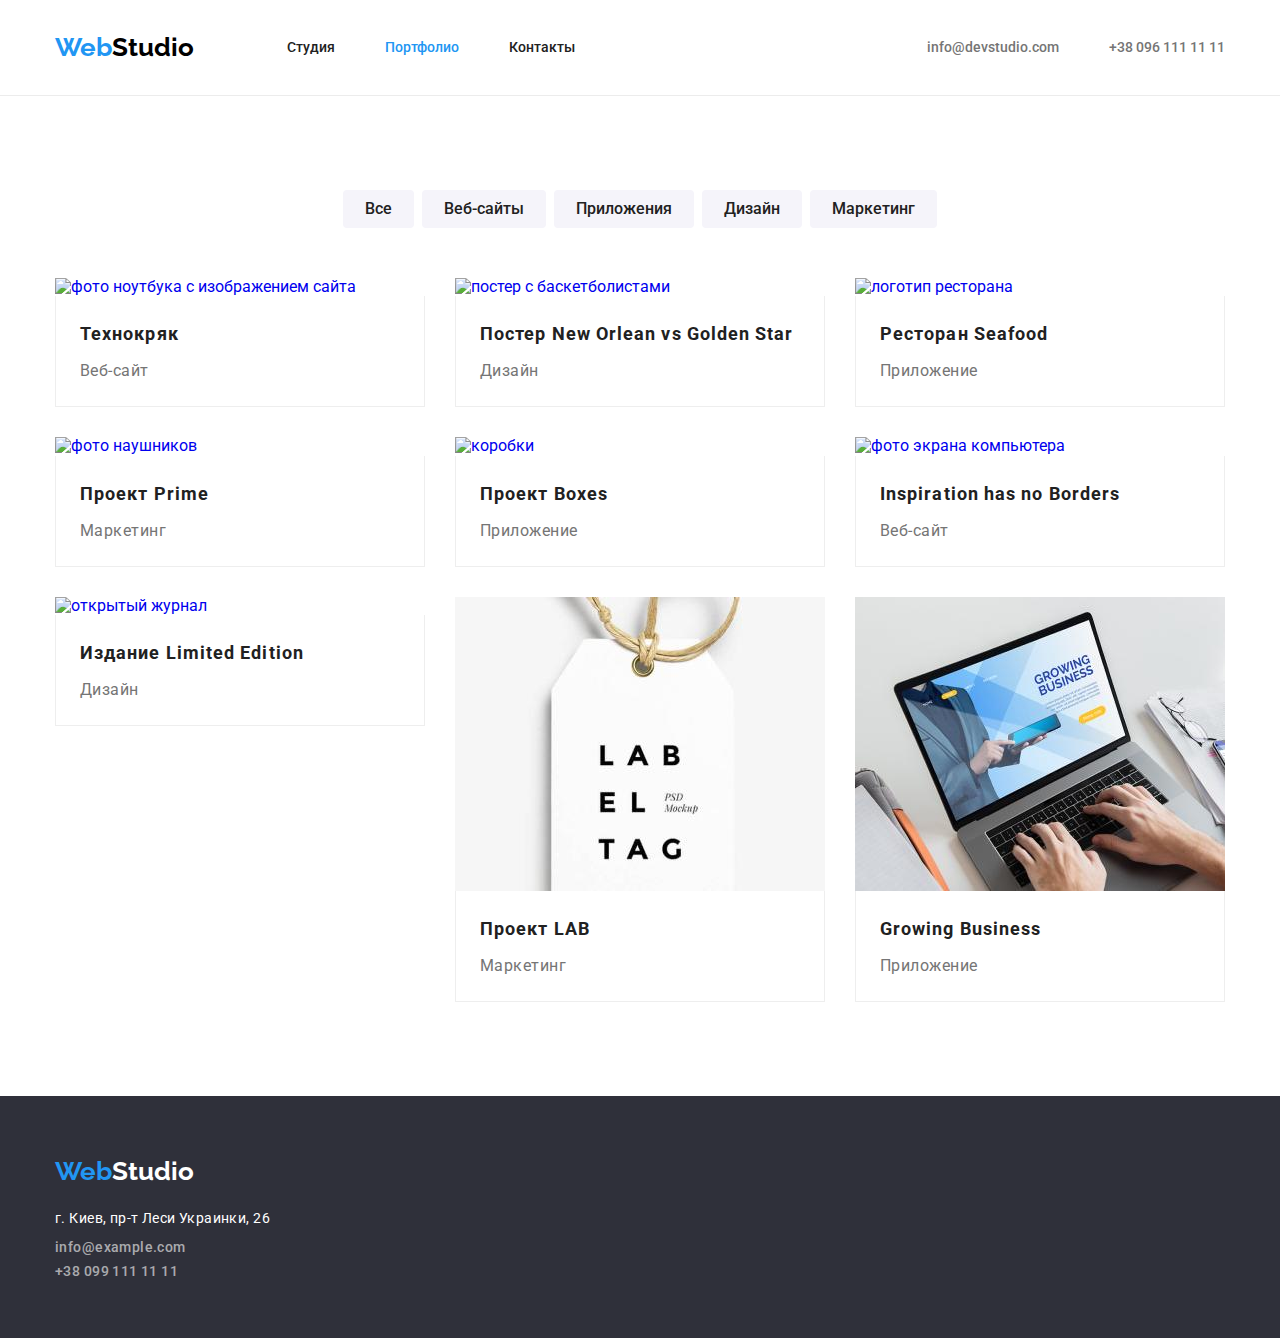
==== portfolio.html @ 12d0e271 "Create portfolio.html" ====
<!DOCTYPE html>
<html lang="ru">
  <head>
    <meta charset="UTF-8" />
    <meta http-equiv="X-UA-Compatible" content="IE=edge" />
    <meta name="viewport" content="width=device-width, initial-scale=1.0" />

    <link rel="preconnect" href="https://fonts.googleapis.com" />
    <link rel="preconnect" href="https://fonts.gstatic.com" crossorigin />
    <link
      href="https://fonts.googleapis.com/css2?family=Raleway:wght@700&family=Roboto:wght@400;500;700;900&display=swap"
      rel="stylesheet"
    />
    <link
      rel="stylesheet"
      href="https://cdnjs.cloudflare.com/ajax/libs/modern-normalize/1.1.0/modern-normalize.min.css"
    />
    <link rel="stylesheet" href="./css/styles.css" />
    <title>Портфолио</title>
  </head>
  <body>
    <!-- шапка сайта-->
    <header class="header">
      <div class="container main-nav">
        <a href="index.html" class="logo" lang="en"
          ><span class="logo-web">Web</span><span>Studio</span></a
        >

        <nav>
          <ul class="nav-list">
            <li class="nav-list-item">
              <a href="./index.html" class="nav-link">Студия</a>
            </li>
            <li class="nav-list-item">
              <a href="./portfolio.html" class="nav-link current">Портфолио</a>
            </li>
            <li class="nav-list-item">
              <a href="#" class="nav-link">Контакты</a>
            </li>
          </ul>
        </nav>

        <ul class="info-list">
          <li class="info-list-item">
            <a href="mailto:info@example.com" class="info-link"
              >info@devstudio.com</a
            >
          </li>
          <li class="info-list-item">
            <a href="tel:+380991111111" class="info-link">+38 096 111 11 11</a>
          </li>
        </ul>
      </div>
    </header>

    <!--Проекты портфолио-->

    <section class="section">
      <div class="container">
        <ul class="filter list">
          <li class="filter-item">
            <button class="filter-button" type="button">Все</button>
          </li>
          <li class="filter-item">
            <button class="filter-button" type="button">Веб-сайты</button>
          </li>
          <li class="filter-item">
            <button class="filter-button" type="button">Приложения</button>
          </li>
          <li class="filter-item">
            <button class="filter-button" type="button">Дизайн</button>
          </li>
          <li class="filter-item">
            <button class="filter-button" type="button">Маркетинг</button>
          </li>
        </ul>

        <ul class="portfolio list">
          <li class="portfolio-item">
            <a href="#"
              ><img
                src="images/project-1.jpg"
                width="370"
                alt="фото ноутбука с изображением сайта"
              />

              <div class="portfolio-content">
                <h2 class="portfolio-item-title">Технокряк</h2>
                <p class="portfolio-item-text">Веб-сайт</p>
              </div>
            </a>
          </li>

          <li class="portfolio-item">
            <a href="#"
              ><img
                src="./images/project-2.jpg"
                width="370"
                alt="постер с баскетболистами"
              />

              <div class="portfolio-content">
                <h2 class="portfolio-item-title">
                  Постер New Orlean vs Golden Star
                </h2>
                <p class="portfolio-item-text">Дизайн</p>
              </div>
            </a>
          </li>

          <li class="portfolio-item">
            <a href="#"
              ><img
                src="./images/project-3.jpg"
                width="370"
                alt="логотип ресторана "
              />

              <div class="portfolio-content">
                <h2 class="portfolio-item-title">Ресторан Seafood</h2>
                <p class="portfolio-item-text">Приложение</p>
              </div>
            </a>
          </li>

          <li class="portfolio-item">
            <a href="#"
              ><img
                src="./images/project-4.jpg"
                width="370"
                alt="фото наушников "
              />

              <div class="portfolio-content">
                <h2 class="portfolio-item-title">Проект Prime</h2>
                <p class="portfolio-item-text">Маркетинг</p>
              </div>
            </a>
          </li>

          <li class="portfolio-item">
            <a href="#"
              ><img src="./images/project-5.jpg" width="370" alt="коробки " />

              <div class="portfolio-content">
                <h2 class="portfolio-item-title">Проект Boxes</h2>
                <p class="portfolio-item-text">Приложение</p>
              </div>
            </a>
          </li>

          <li class="portfolio-item">
            <a href="#"
              ><img
                src="./images/project-6.jpg"
                width="370"
                alt="фото экрана компьютера "
              />

              <div class="portfolio-content">
                <h2 class="portfolio-item-title">Inspiration has no Borders</h2>
                <p class="portfolio-item-text">Веб-сайт</p>
              </div>
            </a>
          </li>

          <li class="portfolio-item">
            <a href="#"
              ><img
                src="./images/project-7.jpg"
                width="370"
                alt="открытый журнал "
              />

              <div class="portfolio-content">
                <h2 class="portfolio-item-title">Издание Limited Edition</h2>
                <p class="portfolio-item-text">Дизайн</p>
              </div>
            </a>
          </li>

          <li class="portfolio-item">
            <a href="#"
              ><img
                src="./images/project-8.jpg"
                width="370"
                alt="фото бирки с логотипом "
              />

              <div class="portfolio-content">
                <h2 class="portfolio-item-title">Проект LAB</h2>
                <p class="portfolio-item-text">Маркетинг</p>
              </div>
            </a>
          </li>

          <li class="portfolio-item">
            <a href="#"
              ><img
                src="./images/project-9.jpg"
                width="370"
                alt="работа на ноутбуке "
              />

              <div class="portfolio-content">
                <h2 class="portfolio-item-title">Growing Business</h2>
                <p class="portfolio-item-text">Приложение</p>
              </div>
            </a>
          </li>
        </ul>
      </div>
    </section>

    <footer class="footer">
      <div class="container">
        <a href="#" class="logo" lang="en"
          ><span class="logo-web">Web</span
          ><span class="logo-footer">Studio</span></a
        >
        <address class="address">
          <ul class="footer-address list">
            <li>
              <a
                class="footer-address"
                href="https://www.google.com.ua/maps/?q=50.42672,30.53834"
              >
                г. Киев, пр-т Леси Украинки, 26</a
              >
            </li>
            <li class="info-list link">
              <a class="footer-address-navigate" href="mailto:info@example.com"
                >info@example.com</a
              >
            </li>
            <li class="info-list link">
              <a class="footer-address-navigate" href="tel:+380991111111"
                >+38 099 111 11 11
              </a>
            </li>
          </ul>
        </address>
      </div>
    </footer>
  </body>
</html>
---- css/styles.css ----
:root {
  --primary-text-color: #212121;
  --primary-bgc: #ffffff;
  --secondary: rgba(255, 255, 255, 0.6);
  --button-bgc: #ffffff;
  --title-color: #757575;
  --title-black: #2f303a;
  --accent-color: #2196f3;
  --bgc-button: #f5f4fa;
  --title-text-color: #000000;
  --border: #eeeeee;
  --border-header: #ececec;
}

body {
  color: var(--primary-text-color);
  background-color: var(--primary-bgc);
  font-family: "Roboto", sans-serif;
}

h1,
h2,
h3,
p,
a,
ul {
  margin: 0px;
  padding: 0px;

  text-decoration: none;
}

ul {
  list-style: none;
}

img {
  display: block;
  max-width: 100%;
  height: auto;
}

.container {
  width: 1200px;
  padding: 0 15px;
  margin-left: auto;
  margin-right: auto;
}

/* logo */

.logo {
  color: var(--title-text-color);
  font-family: Raleway;
  font-weight: 700;
  font-size: 26px;
  line-height: 1.2;
  text-decoration: none;
}

.logo-web {
  color: var(--accent-color);
}

.logo-footer {
  color: var(--primary-bgc);
}

/* шапка */
.header {
  border-bottom: 1px solid var(--border-header);
  padding: 32px 0;
}

.main-nav {
  display: flex;
  align-items: center;
}
.nav-list,
.info-list {
  display: flex;
  font-weight: 500;
  font-size: 14px;
  line-height: 1.06;
}
.nav-link.current {
  color: var(--accent-color);
}

.nav-list {
  display: flex;
  margin-left: 93px;
}
.info-list {
  margin-left: auto;
}

.nav-list-item:not(:last-child),
.info-list-item:not(:last-child) {
  margin-right: 50px;
}

.nav-link {
  color: var(--primary-text-color);
}

.info-link {
  color: var(--title-color);
}
.nav-link,
.info-link {
  text-decoration: none;
  display: block;
}

.nav-list :hover,
.nav-list :focus {
  color: var(--accent-color);
}

.info-list :hover,
.info-list :focus {
  color: var(--accent-color);
  text-decoration: none;
}

/* герой */

.hero {
  padding: 200px 0;
  background: var(--title-black);
  text-align: center;
}
.hero-text {
  margin-bottom: 30px;
  list-style: none;
  color: var(--primary-bgc);
  font-weight: 900;
  font-size: 44px;
  line-height: 1.36;
  text-align: center;
  letter-spacing: 0.06em;
  text-transform: uppercase;
}
.hero .hero-button {
  padding: 10px 32px;
  background-color: var(--accent-color);
  color: var(--primary-bgc);
  display: inline-block;
  align-items: center;

  letter-spacing: 0.06em;
  box-shadow: 0px 4px 4px rgba(0, 0, 0, 0.15);
  border-radius: 4px;
  border: none;
  font-weight: bold;
  font-size: 16px;
  line-height: 1.87;
  cursor: pointer;
}

.hero .hero-button:focus,
.hero .hero-button:hover {
  color: var(--primary-bgc);
  background-color: var(--accent-color);
}

/* section */

.section {
  padding: 94px 0;
}

.feature-item-title {
  margin-bottom: 10px;
  font-size: 14px;
  line-height: 1.14;
  letter-spacing: 0.03em;
  text-transform: uppercase;
  list-style: none;
  color: var(--primary-text-color);
}

.feature-list {
  display: flex;
  justify-content: space-between;
}

.feature-item-text {
  font-size: 14px;
  line-height: 1.71;
  list-style: none;
  letter-spacing: 0.03em;
  color: var(--title-color);
}

.title {
  margin-bottom: 50px;
  list-style: none;
  color: var(--primary-text-color);
  font-weight: bold;
  font-size: 36px;
  line-height: 1.16;
  text-align: center;
  letter-spacing: 0.03em;
}

.title-list {
  justify-content: space-between;
  display: flex;
  padding-bottom: 94px;
}

.feature-list-item {
  width: 270px;
}

/*наша команда */

.team-info {
  background-color: var(--bgc-button);
}

.team-work {
  justify-content: space-between;
  display: flex;
}

.team-card {
  box-shadow: 0px 1px 3px rgba(0, 0, 0, 0.12), 0px 1px 1px rgba(0, 0, 0, 0.14),
    0px 2px 1px rgba(0, 0, 0, 0.2);
  border-radius: 0px 0px 4px 4px;
}

.team {
  box-shadow: var(--title-color);
}

.team-content {
  padding: 30px 0;

  text-align: center;
  background-color: var(--primary-bgc);
  border-radius: 0px 0px 4px 4px;
}

.team-name {
  color: var(--primary-text-color);
  font-weight: 500;
  font-size: 16px;
  line-height: 1.18;
  letter-spacing: 0.03em;
}

.team-text {
  padding-top: 10px;

  color: var(--title-color);
  font-weight: normal;
  font-size: 16px;
  line-height: 1.18;
  letter-spacing: 0.03em;
}

/* Футер  */

.footer {
  padding: 60px 0;

  font-family: inherit;
  background-color: var(--title-black);
  font-size: 14px;
}

.address {
  margin: 20px 0 0;
}

.footer-address {
  font-style: normal;
  color: var(--primary-bgc);
  text-decoration: none;
  line-height: 1.71;
  letter-spacing: 0.03em;
}

.footer-address-navigate {
  margin-top: 9px;
  color: var(--secondary);
  text-decoration: none;
  font-style: normal;
}

/* Портфолио */

/* кнопки в портфолио*/
.filter .filter-button {
  padding: 6px 22px;
  font-weight: 500;
  font-size: 16px;
  line-height: 1.62;
  border-radius: 4px;
  border: none;

  background: var(--bgc-button);
  cursor: pointer;
  color: var(--primary-text-color);
  font-style: normal;
  text-align: center;
}
.filter-item:not(:last-child) {
  margin-right: 8px;
}

.filter-button {
  margin: 0px;
  padding: 0px;
}
.filter .filter-button:hover,
.filter .filter-button:focus {
  color: var(--primary-bgc);
  background-color: var(--accent-color);
  box-shadow: 0px 3px 1px rgba(0, 0, 0, 0.1), 0px 1px 2px rgba(0, 0, 0, 0.08),
    0px 2px 2px rgba(0, 0, 0, 0.12);
}

.filter {
  display: flex;
  justify-content: center;
}

.portfolio.list {
  padding-top: 50px;

  display: flex;
  flex-wrap: wrap;
  text-decoration: none;
}

.portfolio-item {
  width: 370px;
}

.portfolio-item:not(:nth-child(3n)) {
  margin-right: 30px;
}

.portfolio-item:not(:nth-last-child(-n + 3)) {
  margin-bottom: 30px;
}

.portfolio-content {
  padding: 20px 24px;
  background-color: var(--primary-bgc);
  border: 1px solid var(--border);
  border-top: none;
}

.portfolio-item-title {
  color: var(--primary-text-color);
  font-weight: bold;
  font-size: 18px;
  line-height: 2;
  letter-spacing: 0.06em;
}

.portfolio-item-text {
  padding-top: 4px;

  color: var(--title-color);
  font-weight: normal;
  font-size: 16px;
  line-height: 1.87;
  letter-spacing: 0.03em;
}
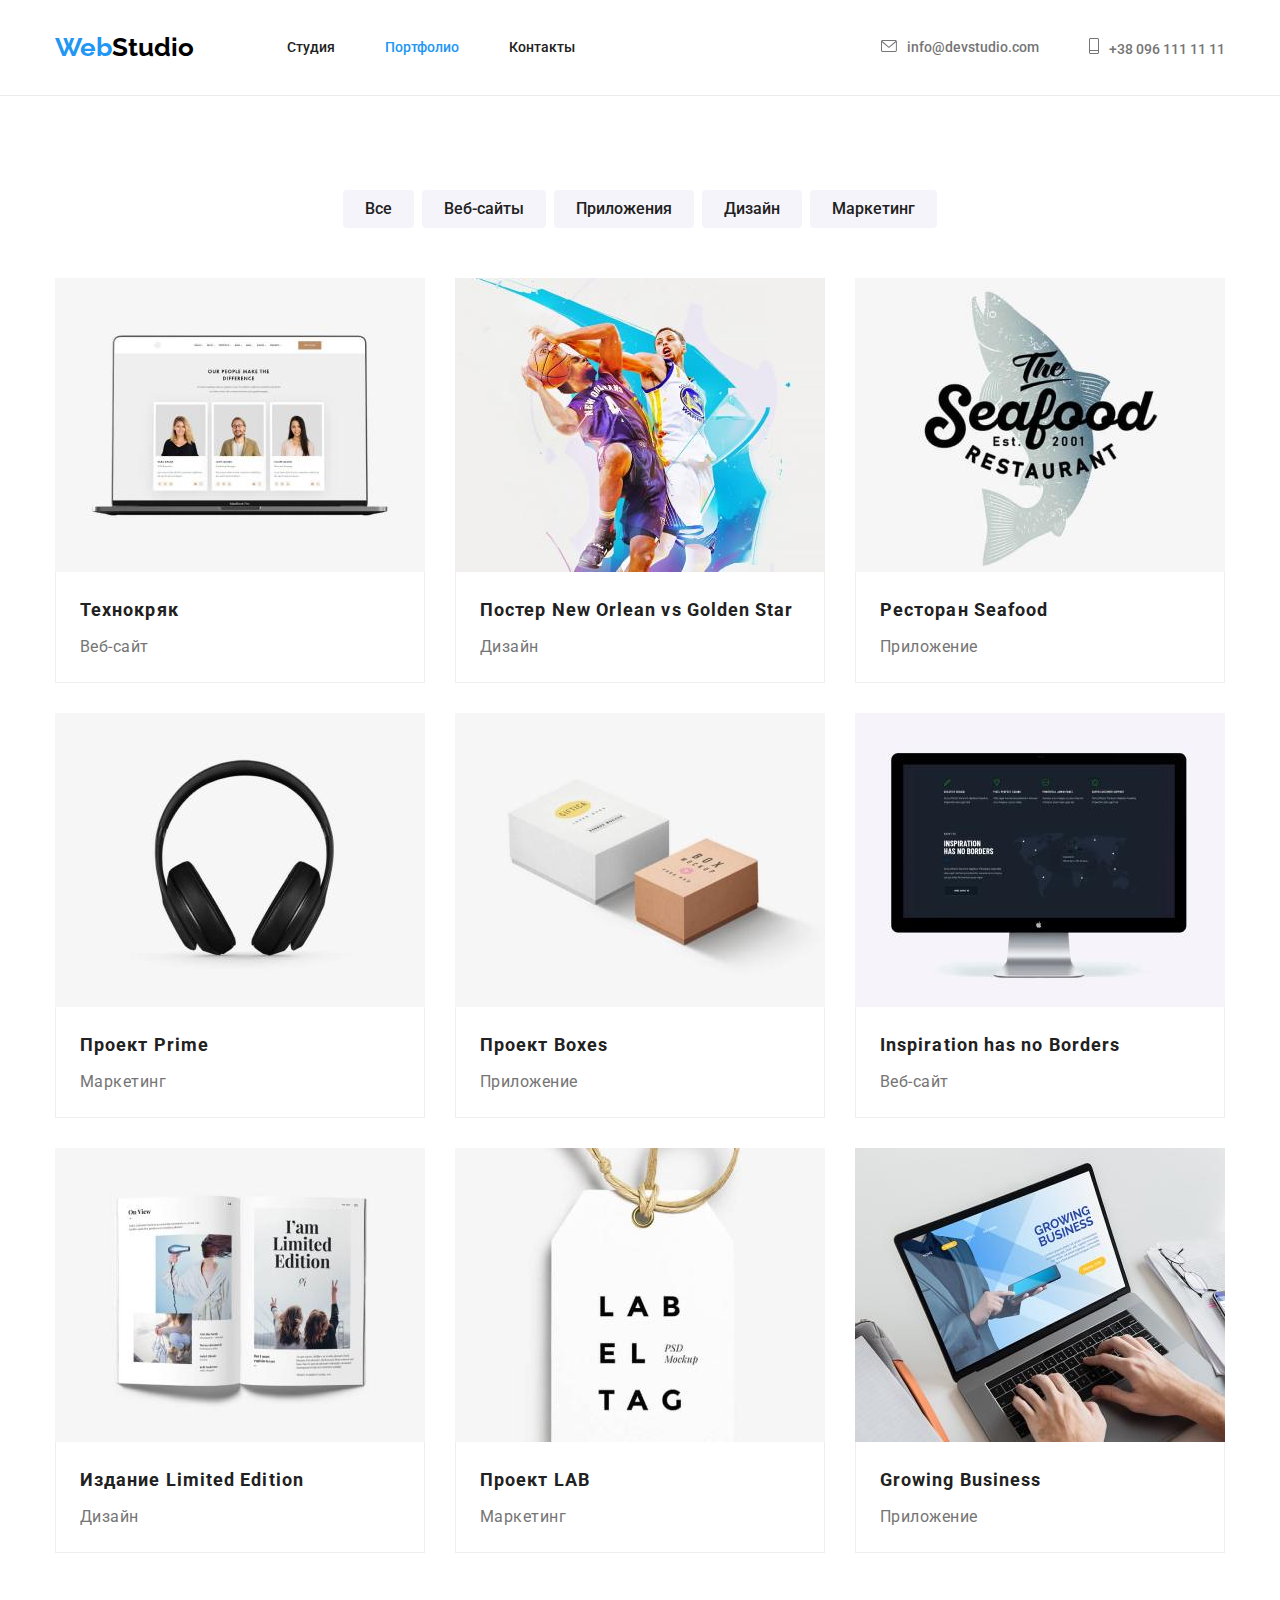
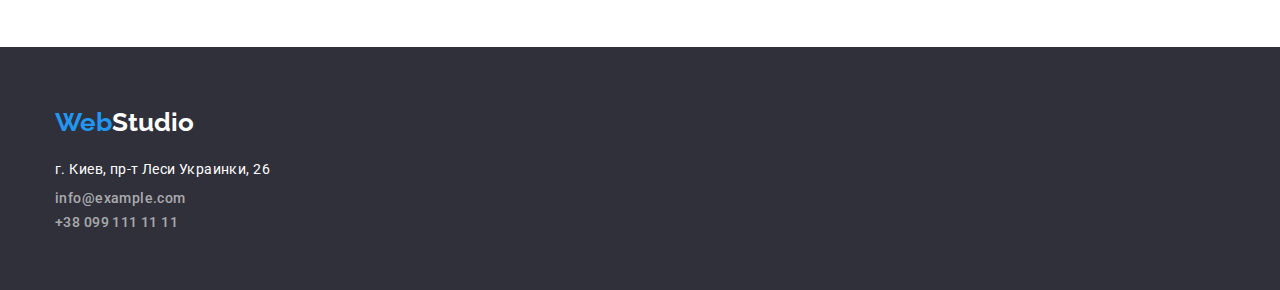
==== commit f278a447: "Update portfolio.html" ====
--- a/portfolio.html
+++ b/portfolio.html
@@ -42,12 +42,18 @@
 
         <ul class="info-list">
           <li class="info-list-item">
-            <a href="mailto:info@example.com" class="info-link"
+            <a href="mailto:info@example.com" class="info-link">
+              <svg class="info-icon" width="16px" height="12px">
+                <use href="./images/symbol-defs.svg#icon-envelope"></use></svg
               >info@devstudio.com</a
             >
           </li>
           <li class="info-list-item">
-            <a href="tel:+380991111111" class="info-link">+38 096 111 11 11</a>
+            <a href="tel:+380991111111" class="info-link"
+              ><svg class="info-icon" width="10px" height="16px">
+                <use href="./images/symbol-defs.svg#icon-tel"></use></svg
+              >+38 096 111 11 11
+            </a>
           </li>
         </ul>
       </div>
--- a/css/styles.css
+++ b/css/styles.css
@@ -93,6 +93,8 @@
 }
 .info-list {
   margin-left: auto;
+  display: flex;
+  align-items: center;
 }
 
 .nav-list-item:not(:last-child),
@@ -106,6 +108,7 @@
 
 .info-link {
   color: var(--title-color);
+  align-items: center;
 }
 .nav-link,
 .info-link {
@@ -122,6 +125,12 @@
 .info-list :focus {
   color: var(--accent-color);
   text-decoration: none;
+}
+
+.info-icon {
+  margin-right: 10px;
+  text-decoration: none;
+  fill: currentColor;
 }
 
 /* герой */
@@ -215,6 +224,20 @@
   width: 270px;
 }
 
+.feature-img {
+  width: 270px;
+  height: 120px;
+  background: var(--bgc-button);
+  padding: 25px 100px;
+  margin-bottom: 30px;
+}
+
+.feature-img-1 {
+  display: flex;
+  justify-content: center;
+  align-items: center;
+}
+
 /*наша команда */
 
 .team-info {
@@ -262,6 +285,49 @@
   letter-spacing: 0.03em;
 }
 
+.social-link {
+  margin-top: 16px;
+  display: flex;
+  align-items: center;
+  justify-content: center;
+  list-style: none;
+}
+
+.social-team-item {
+  width: 44px;
+  height: 44px;
+}
+
+.social-team-link {
+  display: flex;
+  justify-content: center;
+  align-items: center;
+  width: 100%;
+  height: 100%;
+  border-radius: 50%;
+
+  box-shadow: 0px 4px 4px 0px rgba(0, 0, 0, 0.25);
+}
+
+.social-team {
+  width: 20px;
+  height: 20px;
+  fill: #afb1b8;
+}
+
+.social-team-item:not(:last-child) {
+  margin-right: 10px;
+}
+.social-team-link:hover,
+:focus {
+  background-color: var(--accent-color);
+}
+.social-team-link,
+.social-team:hover,
+:focus {
+  fill: #f5f4fa;
+}
+
 /* Футер  */
 
 .footer {
@@ -289,6 +355,72 @@
   color: var(--secondary);
   text-decoration: none;
   font-style: normal;
+}
+.footer-container {
+  display: flex;
+  align-items: baseline;
+}
+
+.join-container {
+  width: 206px;
+  height: 80px;
+  margin-left: 70px;
+}
+
+.footer-title {
+  margin-bottom: 20px;
+  font-weight: bold;
+  font-size: 14px;
+  line-height: 1.14;
+  letter-spacing: 0.03em;
+  text-transform: uppercase;
+
+  color: #ffffff;
+}
+
+.container-flexing {
+  display: flex;
+  align-items: baseline;
+}
+
+.social-footer {
+  width: 20px;
+  height: 20px;
+  fill: #ffffff;
+}
+.social-footer-list {
+  display: flex;
+  justify-content: center;
+  align-items: center;
+}
+.social-footer-item {
+  width: 44px;
+  height: 44px;
+}
+.social-footer-link {
+  display: flex;
+  justify-content: center;
+  align-items: center;
+  width: 100%;
+  height: 100%;
+  border-radius: 50%;
+  background: rgba(255, 255, 255, 0.1);
+  box-shadow: 0px 4px 4px 0px rgba(0, 0, 0, 0.25);
+}
+.social-footer-item:not(:last-child) {
+  margin-right: 10px;
+}
+.social-footer-link:hover,
+:focus {
+  background-color: var(--accent-color);
+}
+.social-footer-link,
+.social-footer:hover,
+:focus {
+  fill: #f5f4fa;
+}
+.container-footer {
+  margin-right: 70px;
 }
 
 /* Портфолио */
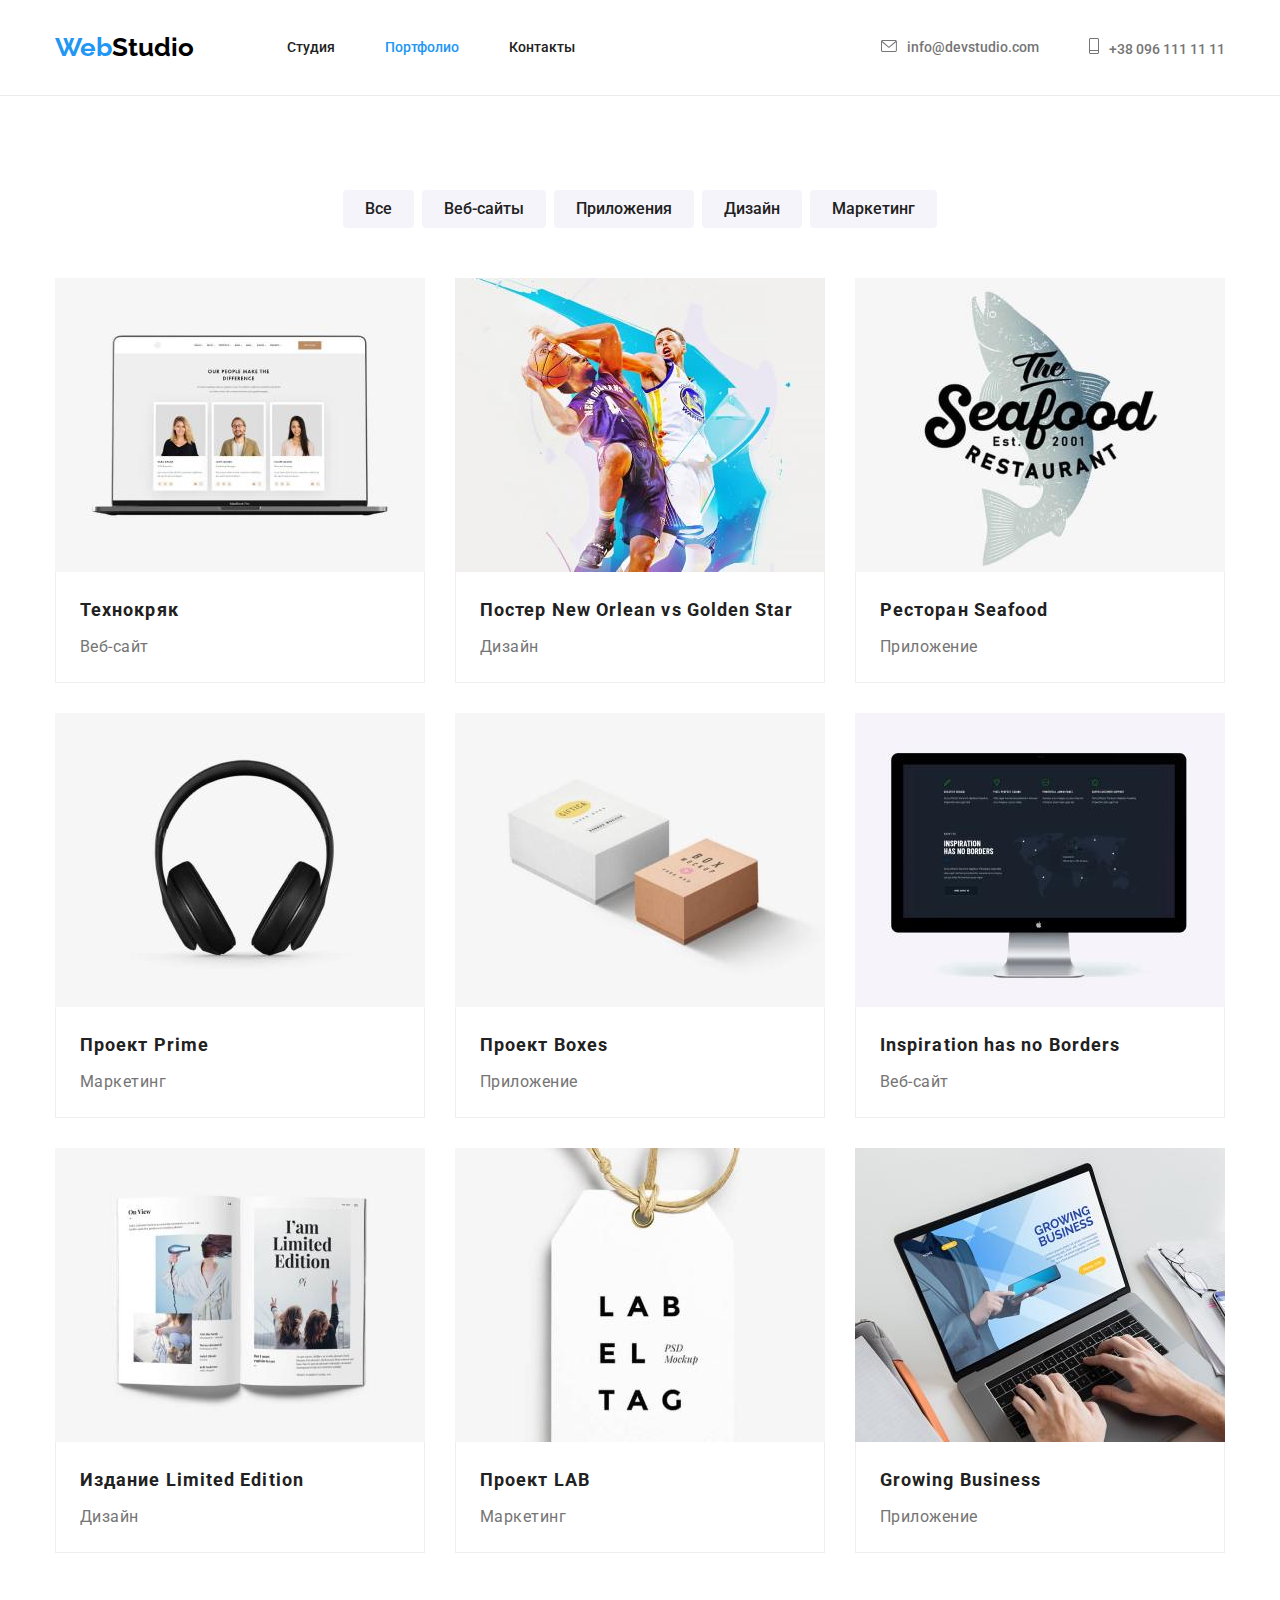
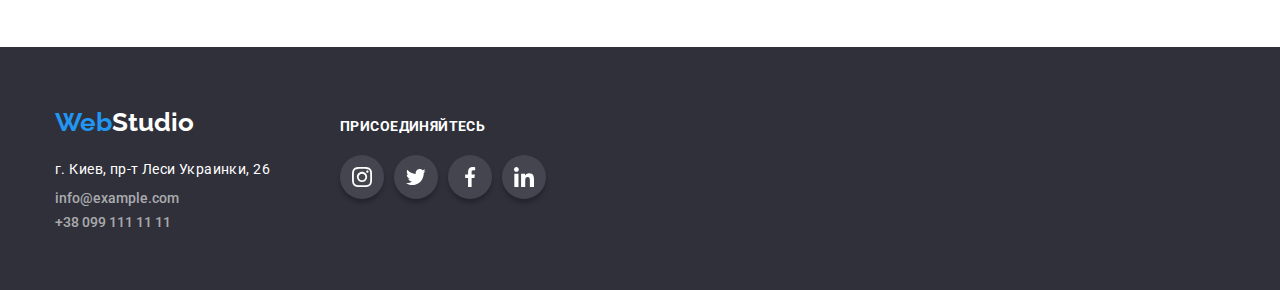
==== commit 1d41ea31: "Update portfolio.html" ====
--- a/portfolio.html
+++ b/portfolio.html
@@ -219,33 +219,74 @@
     </section>
 
     <footer class="footer">
-      <div class="container">
-        <a href="#" class="logo" lang="en"
-          ><span class="logo-web">Web</span
-          ><span class="logo-footer">Studio</span></a
-        >
-        <address class="address">
-          <ul class="footer-address list">
-            <li>
-              <a
-                class="footer-address"
-                href="https://www.google.com.ua/maps/?q=50.42672,30.53834"
-              >
-                г. Киев, пр-т Леси Украинки, 26</a
-              >
-            </li>
-            <li class="info-list link">
-              <a class="footer-address-navigate" href="mailto:info@example.com"
-                >info@example.com</a
-              >
-            </li>
-            <li class="info-list link">
-              <a class="footer-address-navigate" href="tel:+380991111111"
-                >+38 099 111 11 11
-              </a>
-            </li>
-          </ul>
-        </address>
+      <div class="container footer-container">
+        <div>
+          <a href="#" class="logo" lang="en"
+            ><span class="logo-web">Web</span
+            ><span class="logo-footer">Studio</span></a
+          >
+          <address class="address">
+            <ul class="footer-address-list">
+              <li>
+                <a
+                  class="footer-address"
+                  href="https://www.google.com.ua/maps/?q=50.42672,30.53834"
+                >
+                  г. Киев, пр-т Леси Украинки, 26</a
+                >
+              </li>
+              <li class="info-list link">
+                <a
+                  class="footer-address-navigate"
+                  href="mailto:info@example.com"
+                  >info@example.com</a
+                >
+              </li>
+              <li class="info-list link">
+                <a class="footer-address-navigate" href="tel:+380991111111"
+                  >+38 099 111 11 11
+                </a>
+              </li>
+            </ul>
+          </address>
+        </div>
+
+        <div class="join-container">
+          <div class="container-footer-svg">
+            <h3 class="footer-title">Присоединяйтесь</h3>
+            <ul class="social-footer-list">
+              <li class="social-footer-item">
+                <a class="social-footer-link" href="#">
+                  <svg class="social-footer" width="20px" height="20px">
+                    <use
+                      href="images\symbol-defs.svg#icon-instagram"
+                    ></use></svg
+                ></a>
+              </li>
+
+              <li class="social-footer-item">
+                <a class="social-footer-link" href="#">
+                  <svg class="social-footer" width="20px" height="20px">
+                    <use href="images\symbol-defs.svg#icon-twitter"></use></svg
+                ></a>
+              </li>
+
+              <li class="social-footer-item">
+                <a class="social-footer-link" href="#">
+                  <svg class="social-footer" width="20px" height="20px">
+                    <use href="images\symbol-defs.svg#icon-facebook"></use></svg
+                ></a>
+              </li>
+
+              <li class="social-footer-item">
+                <a class="social-footer-link" href="#">
+                  <svg class="social-footer" width="20px" height="20px">
+                    <use href="images\symbol-defs.svg#icon-linkedin"></use></svg
+                ></a>
+              </li>
+            </ul>
+          </div>
+        </div>
       </div>
     </footer>
   </body>
--- a/css/styles.css
+++ b/css/styles.css
@@ -109,6 +109,7 @@
 .info-link {
   color: var(--title-color);
   align-items: center;
+  display: flex;
 }
 .nav-link,
 .info-link {
@@ -139,7 +140,20 @@
   padding: 200px 0;
   background: var(--title-black);
   text-align: center;
-}
+  height: 600px;
+  max-width: 1600px;
+  margin-left: auto;
+  margin-right: auto;
+  background-size: cover;
+  background-repeat: no-repeat;
+  background-position: center;
+  background-image: linear-gradient(
+      rgba(47, 48, 58, 0.4),
+      rgba(47, 48, 58, 0.4)
+    ),
+    url(../images/imghero.jpg);
+}
+
 .hero-text {
   margin-bottom: 30px;
   list-style: none;
@@ -322,10 +336,44 @@
 :focus {
   background-color: var(--accent-color);
 }
-.social-team-link,
+.social-team-link:hover,
 .social-team:hover,
 :focus {
-  fill: #f5f4fa;
+  fill: var(--button-bgc);
+}
+
+/* Постоянные клиенты */
+
+.client.list {
+  display: flex;
+}
+
+.client-item {
+  justify-content: center;
+  align-items: center;
+}
+
+.client-link {
+  display: flex;
+  width: 170px;
+  height: 92px;
+  margin-right: 30px;
+  border-radius: 4px;
+  border: 1px solid #afb1b8;
+  box-sizing: border-box;
+  justify-content: center;
+  align-items: center;
+}
+
+.client-icon {
+  width: 106px;
+  height: 60px;
+  fill: currentColor;
+  color: #afb1b8;
+}
+.client-link:focus,
+:hover {
+  fill: #2196f3;
 }
 
 /* Футер  */
@@ -469,8 +517,13 @@
   text-decoration: none;
 }
 
-.portfolio-item {
+.portfolio-item:hover {
   width: 370px;
+  background: #ffffff;
+  border: 1px solid #eeeeee;
+  box-sizing: border-box;
+  box-shadow: 0px 1px 1px rgba(0, 0, 0, 0.12), 0px 4px 4px rgba(0, 0, 0, 0.06),
+    1px 4px 6px rgba(0, 0, 0, 0.16);
 }
 
 .portfolio-item:not(:nth-child(3n)) {
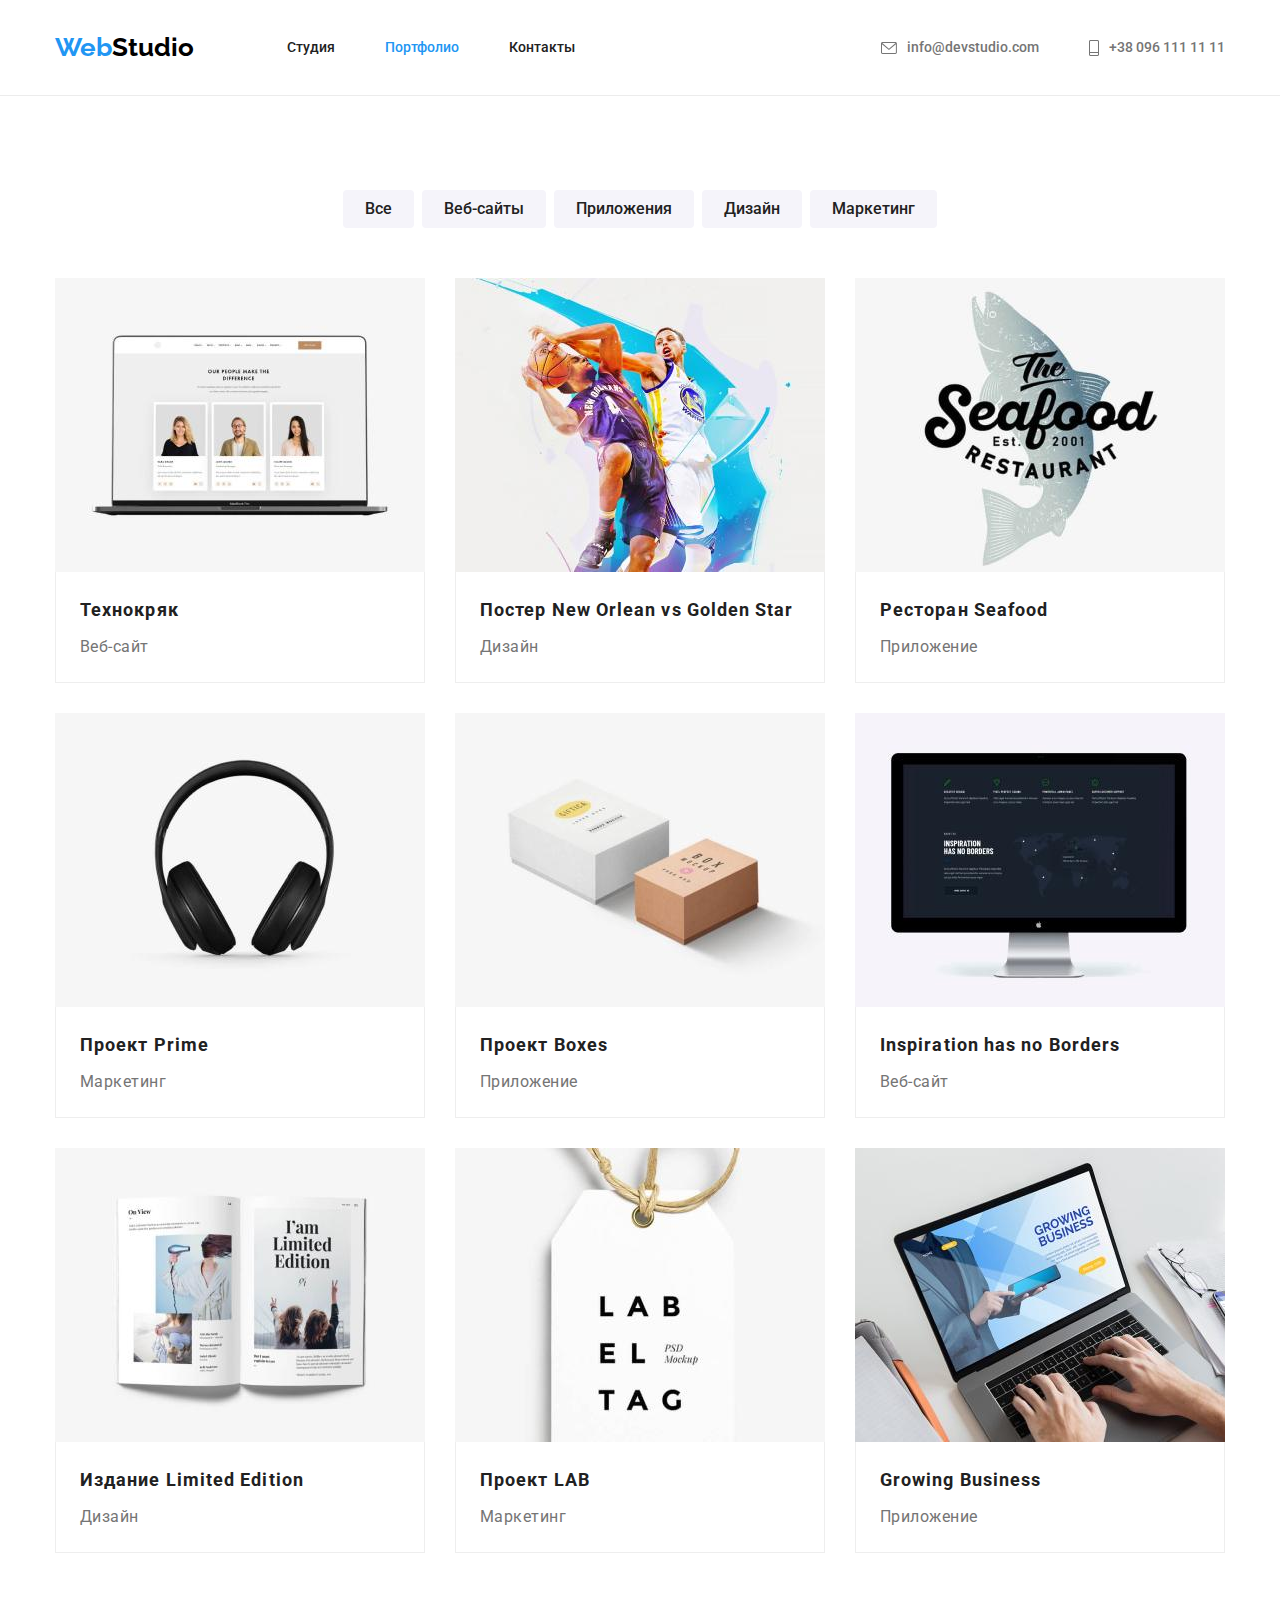
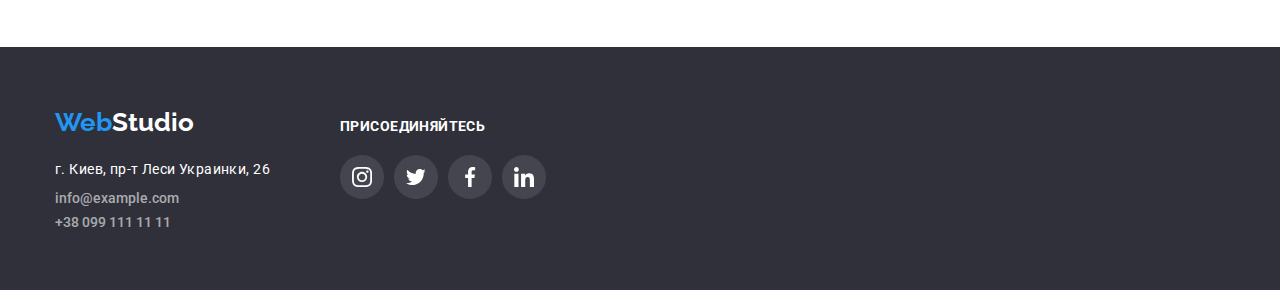
==== commit b870cff3: "Update portfolio.html" ====
--- a/portfolio.html
+++ b/portfolio.html
@@ -83,8 +83,8 @@
 
         <ul class="portfolio list">
           <li class="portfolio-item">
-            <a href="#"
-              ><img
+            <a class="portfolio-item-a" href="#">
+              <img
                 src="images/project-1.jpg"
                 width="370"
                 alt="фото ноутбука с изображением сайта"
--- a/css/styles.css
+++ b/css/styles.css
@@ -110,11 +110,6 @@
   color: var(--title-color);
   align-items: center;
   display: flex;
-}
-.nav-link,
-.info-link {
-  text-decoration: none;
-  display: block;
 }
 
 .nav-list :hover,
@@ -247,6 +242,7 @@
 }
 
 .feature-img-1 {
+  fill: #212121;
   display: flex;
   justify-content: center;
   align-items: center;
@@ -319,33 +315,27 @@
   width: 100%;
   height: 100%;
   border-radius: 50%;
-
-  box-shadow: 0px 4px 4px 0px rgba(0, 0, 0, 0.25);
 }
 
 .social-team {
-  width: 20px;
-  height: 20px;
   fill: #afb1b8;
 }
 
 .social-team-item:not(:last-child) {
   margin-right: 10px;
 }
-.social-team-link:hover,
-:focus {
+.social-team-link :hover,
+.social-team-item :hover {
   background-color: var(--accent-color);
 }
-.social-team-link:hover,
-.social-team:hover,
-:focus {
-  fill: var(--button-bgc);
-}
-
+.social-team-link :hover {
+  fill: #f5f4fa;
+}
 /* Постоянные клиенты */
 
 .client.list {
   display: flex;
+  justify-content: space-between;
 }
 
 .client-item {
@@ -355,9 +345,9 @@
 
 .client-link {
   display: flex;
-  width: 170px;
-  height: 92px;
-  margin-right: 30px;
+
+  padding: 16px 32px;
+
   border-radius: 4px;
   border: 1px solid #afb1b8;
   box-sizing: border-box;
@@ -371,11 +361,13 @@
   fill: currentColor;
   color: #afb1b8;
 }
-.client-link:focus,
-:hover {
+.client-link :hover {
   fill: #2196f3;
 }
 
+.client-icon :hover {
+  fill: #2196f3;
+}
 /* Футер  */
 
 .footer {
@@ -453,18 +445,15 @@
   height: 100%;
   border-radius: 50%;
   background: rgba(255, 255, 255, 0.1);
-  box-shadow: 0px 4px 4px 0px rgba(0, 0, 0, 0.25);
 }
 .social-footer-item:not(:last-child) {
   margin-right: 10px;
 }
-.social-footer-link:hover,
-:focus {
+.social-footer-link:hover {
   background-color: var(--accent-color);
 }
 .social-footer-link,
-.social-footer:hover,
-:focus {
+.social-footer:hover {
   fill: #f5f4fa;
 }
 .container-footer {
@@ -517,11 +506,7 @@
   text-decoration: none;
 }
 
-.portfolio-item:hover {
-  width: 370px;
-  background: #ffffff;
-  border: 1px solid #eeeeee;
-  box-sizing: border-box;
+.portfolio-item-a :hover {
   box-shadow: 0px 1px 1px rgba(0, 0, 0, 0.12), 0px 4px 4px rgba(0, 0, 0, 0.06),
     1px 4px 6px rgba(0, 0, 0, 0.16);
 }
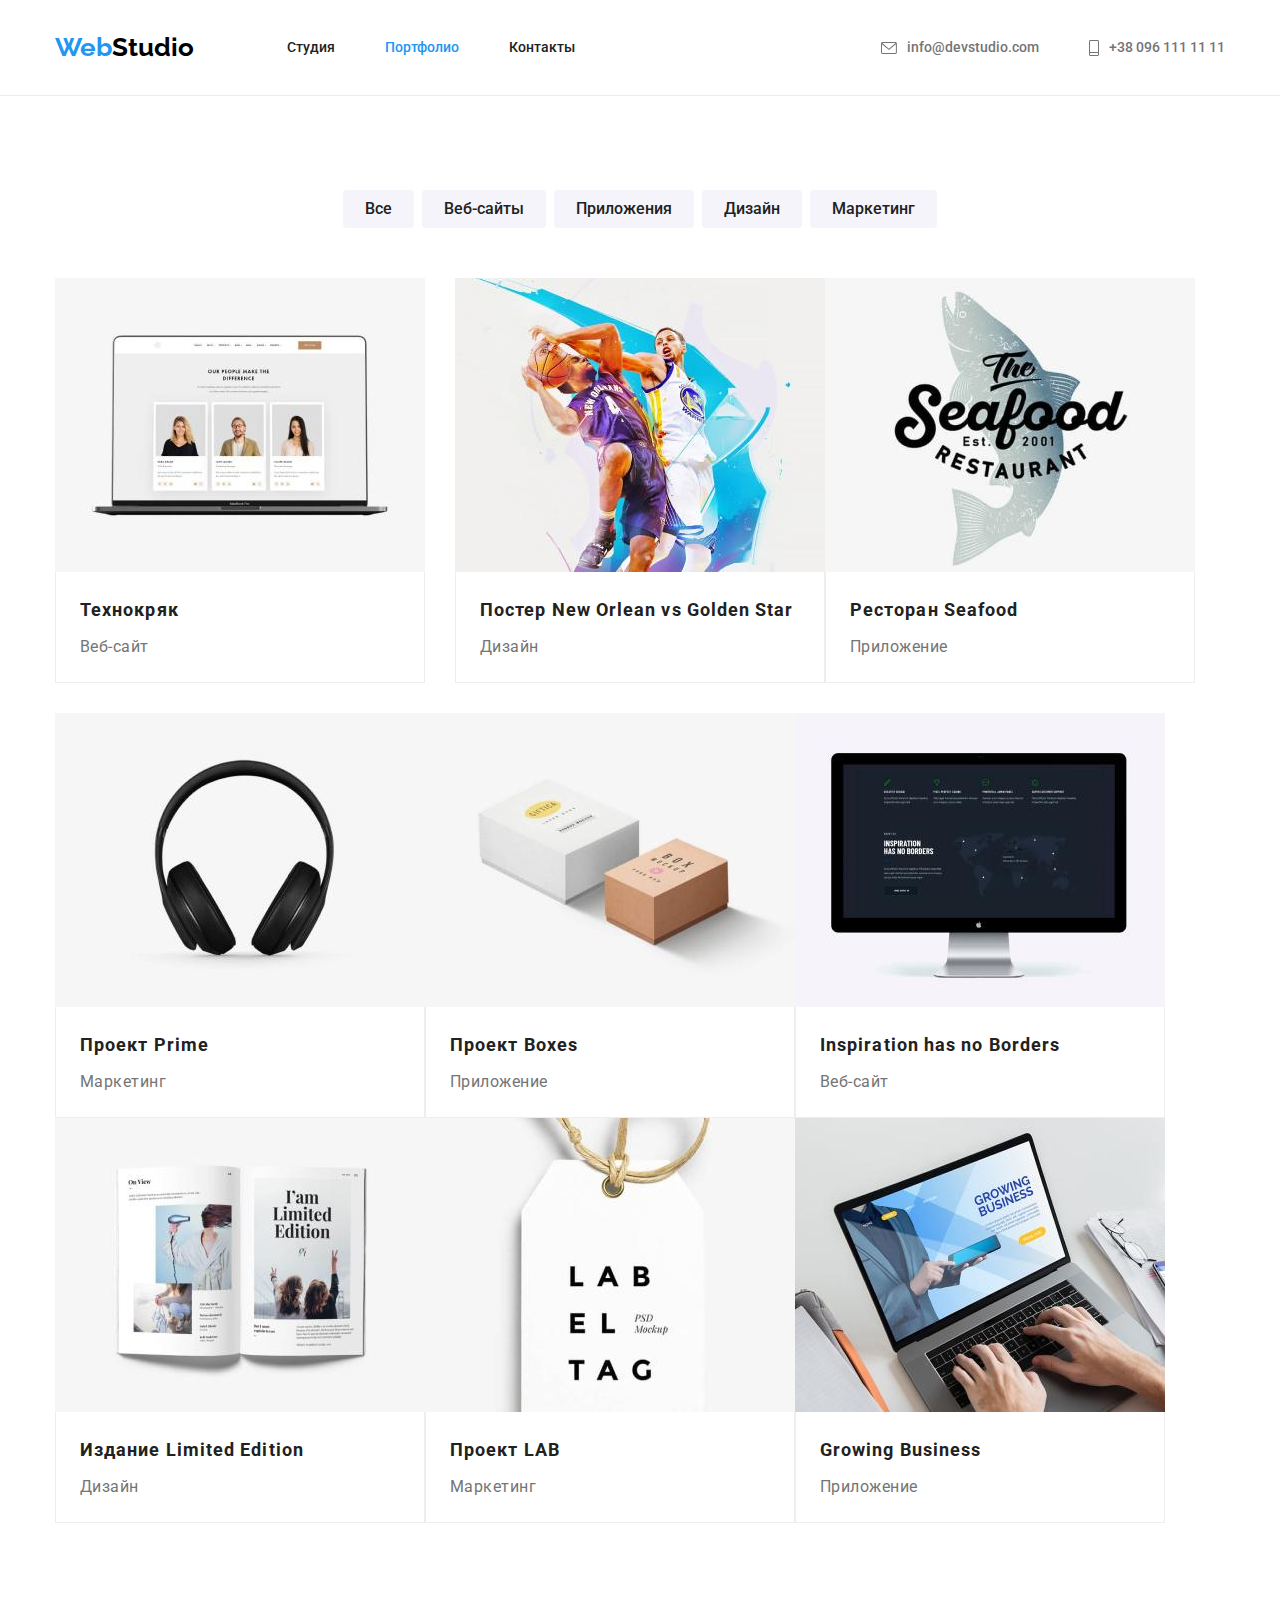
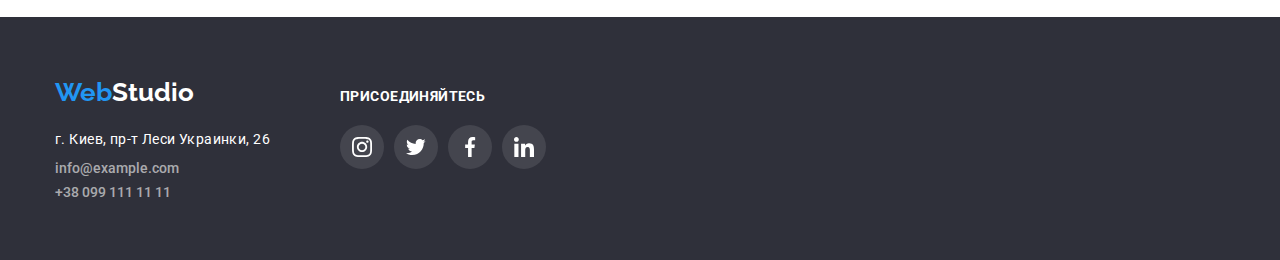
==== commit 4f9636c3: "Update portfolio.html" ====
--- a/portfolio.html
+++ b/portfolio.html
@@ -82,8 +82,9 @@
         </ul>
 
         <ul class="portfolio list">
-          <li class="portfolio-item">
-            <a class="portfolio-item-a" href="#">
+          <a class="portfolio-item-href"
+          <li class="portfolio-item">
+             
               <img
                 src="images/project-1.jpg"
                 width="370"
@@ -94,9 +95,9 @@
                 <h2 class="portfolio-item-title">Технокряк</h2>
                 <p class="portfolio-item-text">Веб-сайт</p>
               </div>
-            </a>
-          </li>
-
+            
+          </li>
+</a>
           <li class="portfolio-item">
             <a href="#"
               ><img
--- a/css/styles.css
+++ b/css/styles.css
@@ -336,21 +336,21 @@
 .client.list {
   display: flex;
   justify-content: space-between;
+  
 }
 
 .client-item {
   justify-content: center;
   align-items: center;
+  box-sizing: border-box;
+border-radius: 4px;
 }
 
 .client-link {
   display: flex;
-
   padding: 16px 32px;
-
-  border-radius: 4px;
-  border: 1px solid #afb1b8;
   box-sizing: border-box;
+ 
   justify-content: center;
   align-items: center;
 }
@@ -361,9 +361,13 @@
   fill: currentColor;
   color: #afb1b8;
 }
-.client-link :hover {
-  fill: #2196f3;
-}
+.client-item {
+  border: 1px solid #AFB1B8;
+
+   
+}
+
+
 
 .client-icon :hover {
   fill: #2196f3;
@@ -506,16 +510,17 @@
   text-decoration: none;
 }
 
-.portfolio-item-a :hover {
+.portfolio-item-href:hover{
   box-shadow: 0px 1px 1px rgba(0, 0, 0, 0.12), 0px 4px 4px rgba(0, 0, 0, 0.06),
     1px 4px 6px rgba(0, 0, 0, 0.16);
 }
 
-.portfolio-item:not(:nth-child(3n)) {
+
+.portfolio-item-href:not(:nth-child(3n)) {
   margin-right: 30px;
 }
 
-.portfolio-item:not(:nth-last-child(-n + 3)) {
+.portfolio-item-href:not(:nth-last-child(-n + 3)) {
   margin-bottom: 30px;
 }
 
@@ -524,6 +529,7 @@
   background-color: var(--primary-bgc);
   border: 1px solid var(--border);
   border-top: none;
+  
 }
 
 .portfolio-item-title {
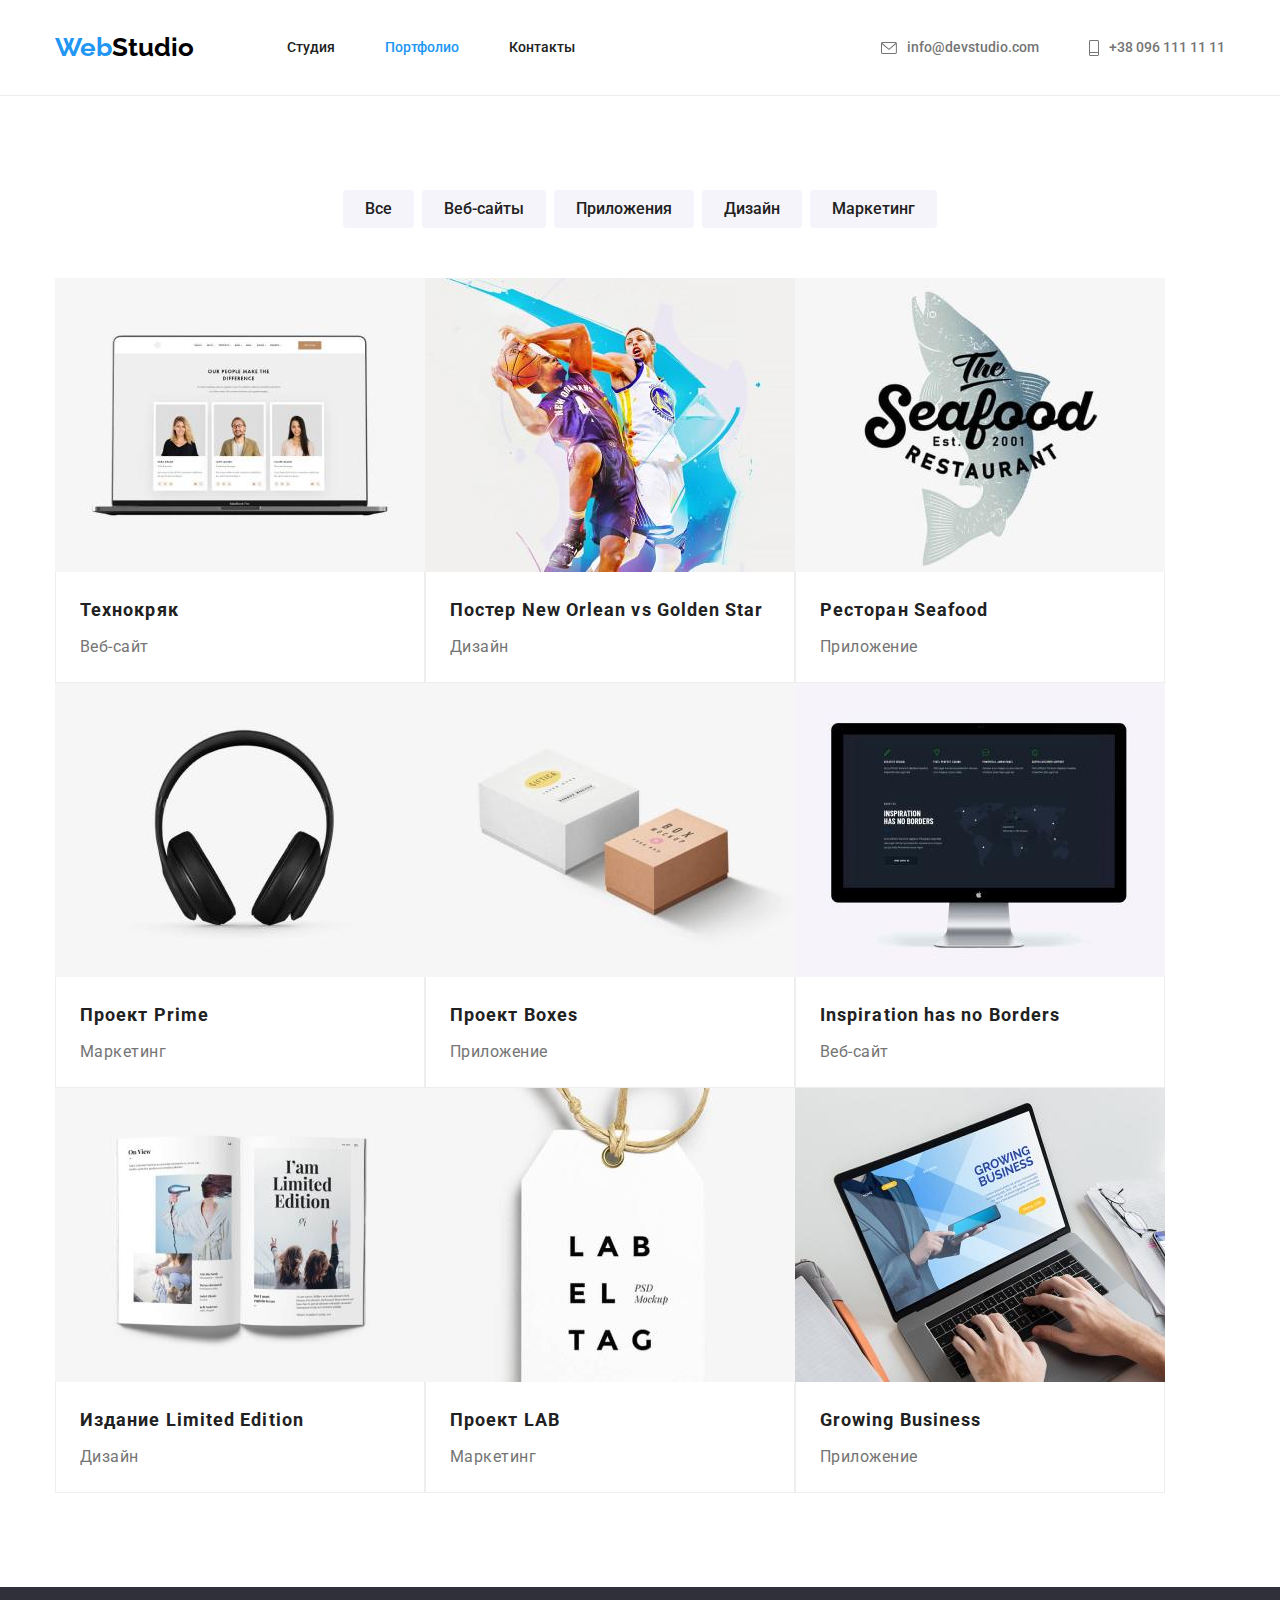
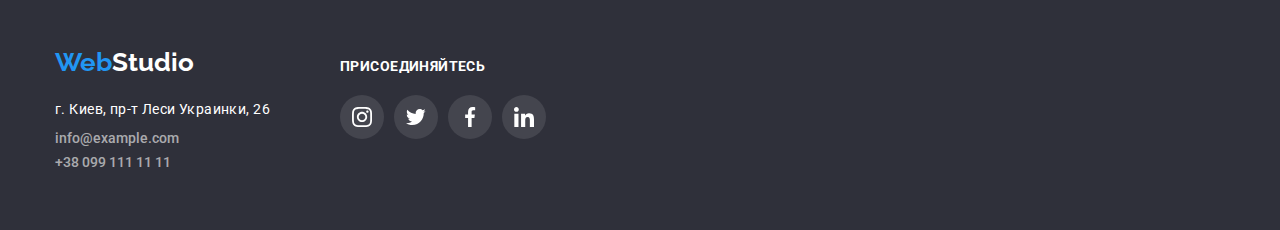
==== commit 4a68870d: "Update portfolio.html" ====
--- a/portfolio.html
+++ b/portfolio.html
@@ -82,9 +82,8 @@
         </ul>
 
         <ul class="portfolio list">
-          <a class="portfolio-item-href"
-          <li class="portfolio-item">
-             
+          <li class="portfolio-item">
+            <a class="portfolio-item-a" href="">
               <img
                 src="images/project-1.jpg"
                 width="370"
@@ -95,11 +94,11 @@
                 <h2 class="portfolio-item-title">Технокряк</h2>
                 <p class="portfolio-item-text">Веб-сайт</p>
               </div>
-            
-          </li>
-</a>
-          <li class="portfolio-item">
-            <a href="#"
+            </a>
+          </li>
+
+          <li class="portfolio-item">
+            <a class="portfolio-item-a" href="#"
               ><img
                 src="./images/project-2.jpg"
                 width="370"
@@ -116,7 +115,7 @@
           </li>
 
           <li class="portfolio-item">
-            <a href="#"
+            <a class="portfolio-item-a" href="#"
               ><img
                 src="./images/project-3.jpg"
                 width="370"
@@ -131,7 +130,7 @@
           </li>
 
           <li class="portfolio-item">
-            <a href="#"
+            <a class="portfolio-item-a" href="#"
               ><img
                 src="./images/project-4.jpg"
                 width="370"
@@ -146,7 +145,7 @@
           </li>
 
           <li class="portfolio-item">
-            <a href="#"
+            <a class="portfolio-item-a" href="#"
               ><img src="./images/project-5.jpg" width="370" alt="коробки " />
 
               <div class="portfolio-content">
@@ -157,7 +156,7 @@
           </li>
 
           <li class="portfolio-item">
-            <a href="#"
+            <a class="portfolio-item-a" href="#"
               ><img
                 src="./images/project-6.jpg"
                 width="370"
@@ -172,7 +171,7 @@
           </li>
 
           <li class="portfolio-item">
-            <a href="#"
+            <a class="portfolio-item-a" href="#"
               ><img
                 src="./images/project-7.jpg"
                 width="370"
@@ -187,7 +186,7 @@
           </li>
 
           <li class="portfolio-item">
-            <a href="#"
+            <a class="portfolio-item-a" href="#"
               ><img
                 src="./images/project-8.jpg"
                 width="370"
@@ -202,7 +201,7 @@
           </li>
 
           <li class="portfolio-item">
-            <a href="#"
+            <a class="portfolio-item-a" href="#"
               ><img
                 src="./images/project-9.jpg"
                 width="370"
--- a/css/styles.css
+++ b/css/styles.css
@@ -343,14 +343,15 @@
   justify-content: center;
   align-items: center;
   box-sizing: border-box;
-border-radius: 4px;
+  
 }
 
 .client-link {
   display: flex;
   padding: 16px 32px;
   box-sizing: border-box;
- 
+  border-radius: 4px;
+  border: 1px solid #AFB1B8;
   justify-content: center;
   align-items: center;
 }
@@ -361,14 +362,9 @@
   fill: currentColor;
   color: #afb1b8;
 }
-.client-item {
-  border: 1px solid #AFB1B8;
-
-   
-}
-
-
-
+.client-link:hover {
+   border: 1px solid #2196f3;
+}
 .client-icon :hover {
   fill: #2196f3;
 }
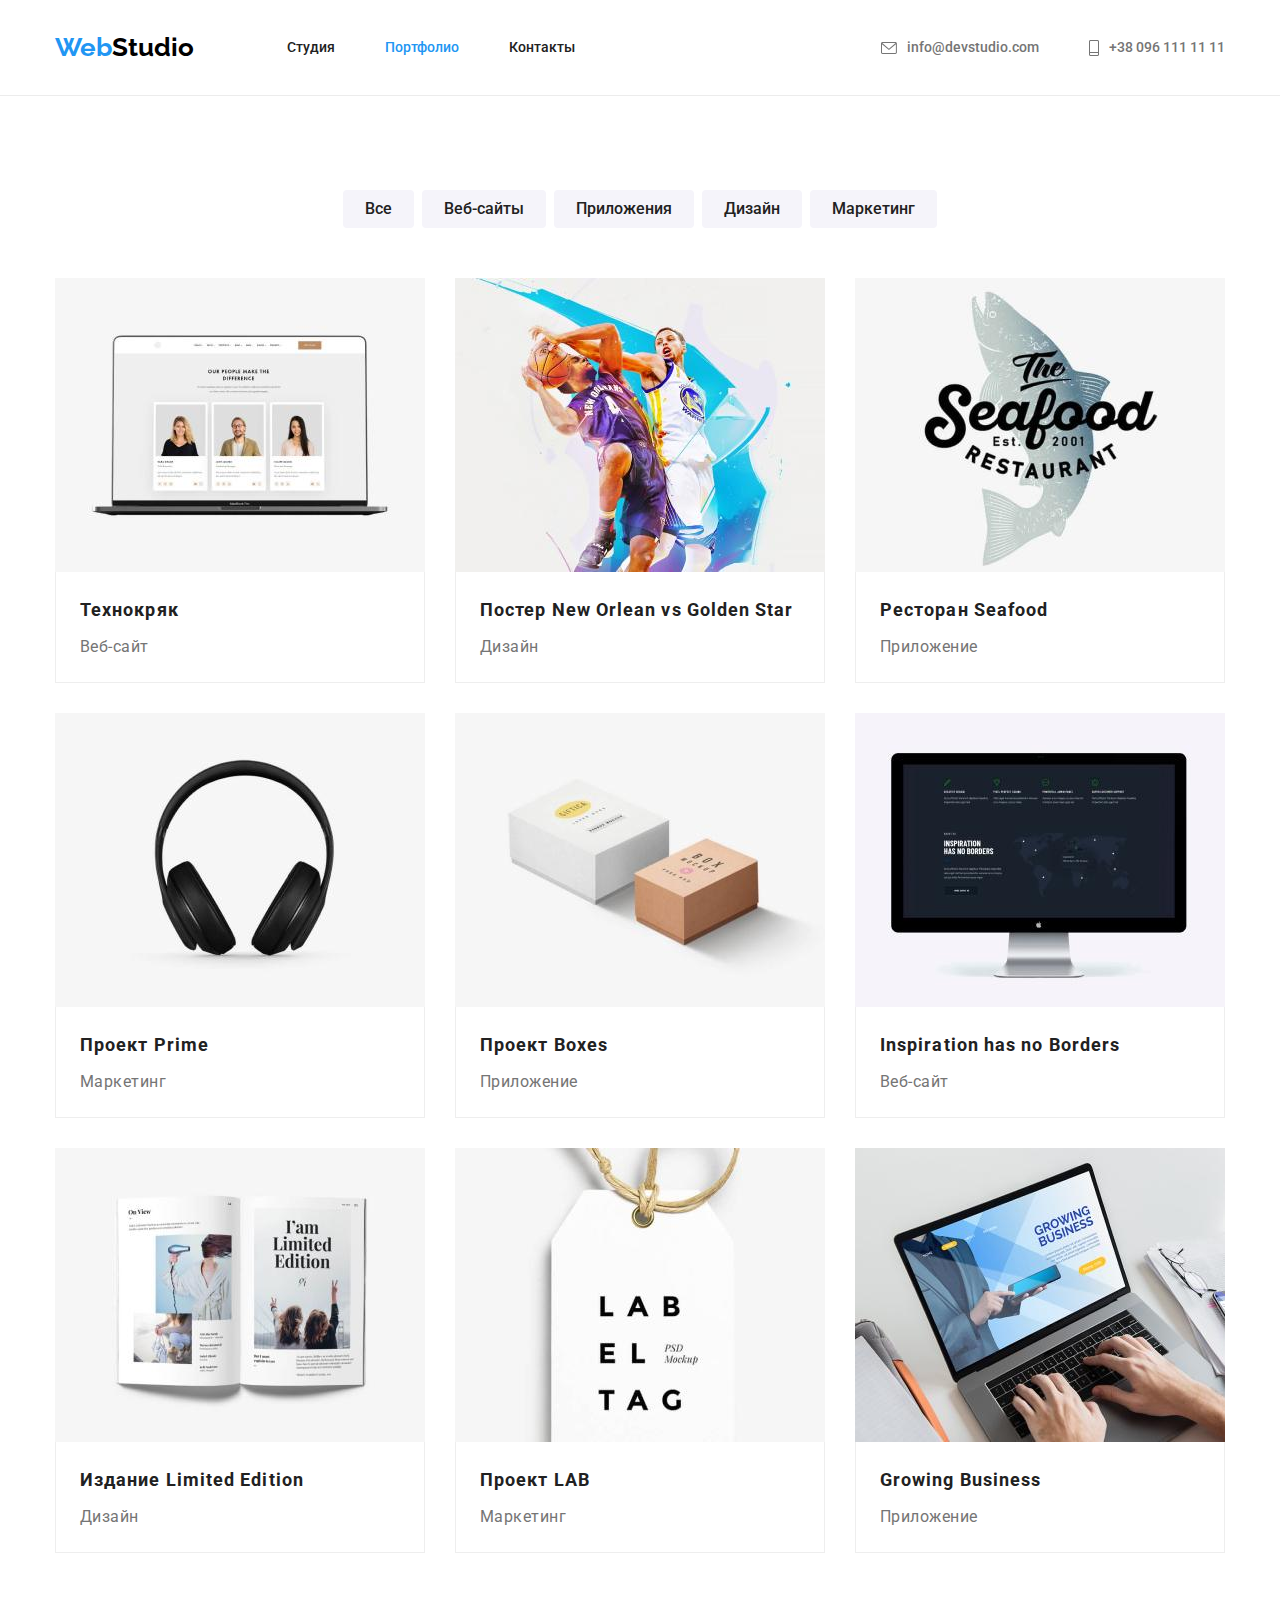
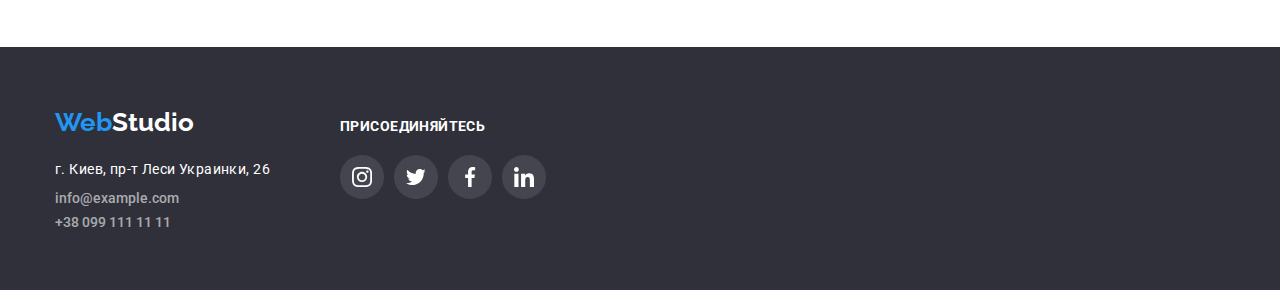
==== commit cd36fa74: "Update portfolio.html" ====
--- a/portfolio.html
+++ b/portfolio.html
@@ -207,7 +207,6 @@
                 width="370"
                 alt="работа на ноутбуке "
               />
-
               <div class="portfolio-content">
                 <h2 class="portfolio-item-title">Growing Business</h2>
                 <p class="portfolio-item-text">Приложение</p>
--- a/css/styles.css
+++ b/css/styles.css
@@ -328,7 +328,8 @@
 .social-team-item :hover {
   background-color: var(--accent-color);
 }
-.social-team-link :hover {
+.social-team-link :hover,
+.social-team :hover {
   fill: #f5f4fa;
 }
 /* Постоянные клиенты */
@@ -365,7 +366,7 @@
 .client-link:hover {
    border: 1px solid #2196f3;
 }
-.client-icon :hover {
+.client-icon:hover {
   fill: #2196f3;
 }
 /* Футер  */
@@ -506,17 +507,17 @@
   text-decoration: none;
 }
 
-.portfolio-item-href:hover{
+.portfolio-item-a :hover{
   box-shadow: 0px 1px 1px rgba(0, 0, 0, 0.12), 0px 4px 4px rgba(0, 0, 0, 0.06),
     1px 4px 6px rgba(0, 0, 0, 0.16);
 }
 
 
-.portfolio-item-href:not(:nth-child(3n)) {
+.portfolio-item:not(:nth-child(3n)) {
   margin-right: 30px;
 }
 
-.portfolio-item-href:not(:nth-last-child(-n + 3)) {
+.portfolio-item:not(:nth-last-child(-n + 3)) {
   margin-bottom: 30px;
 }
 
